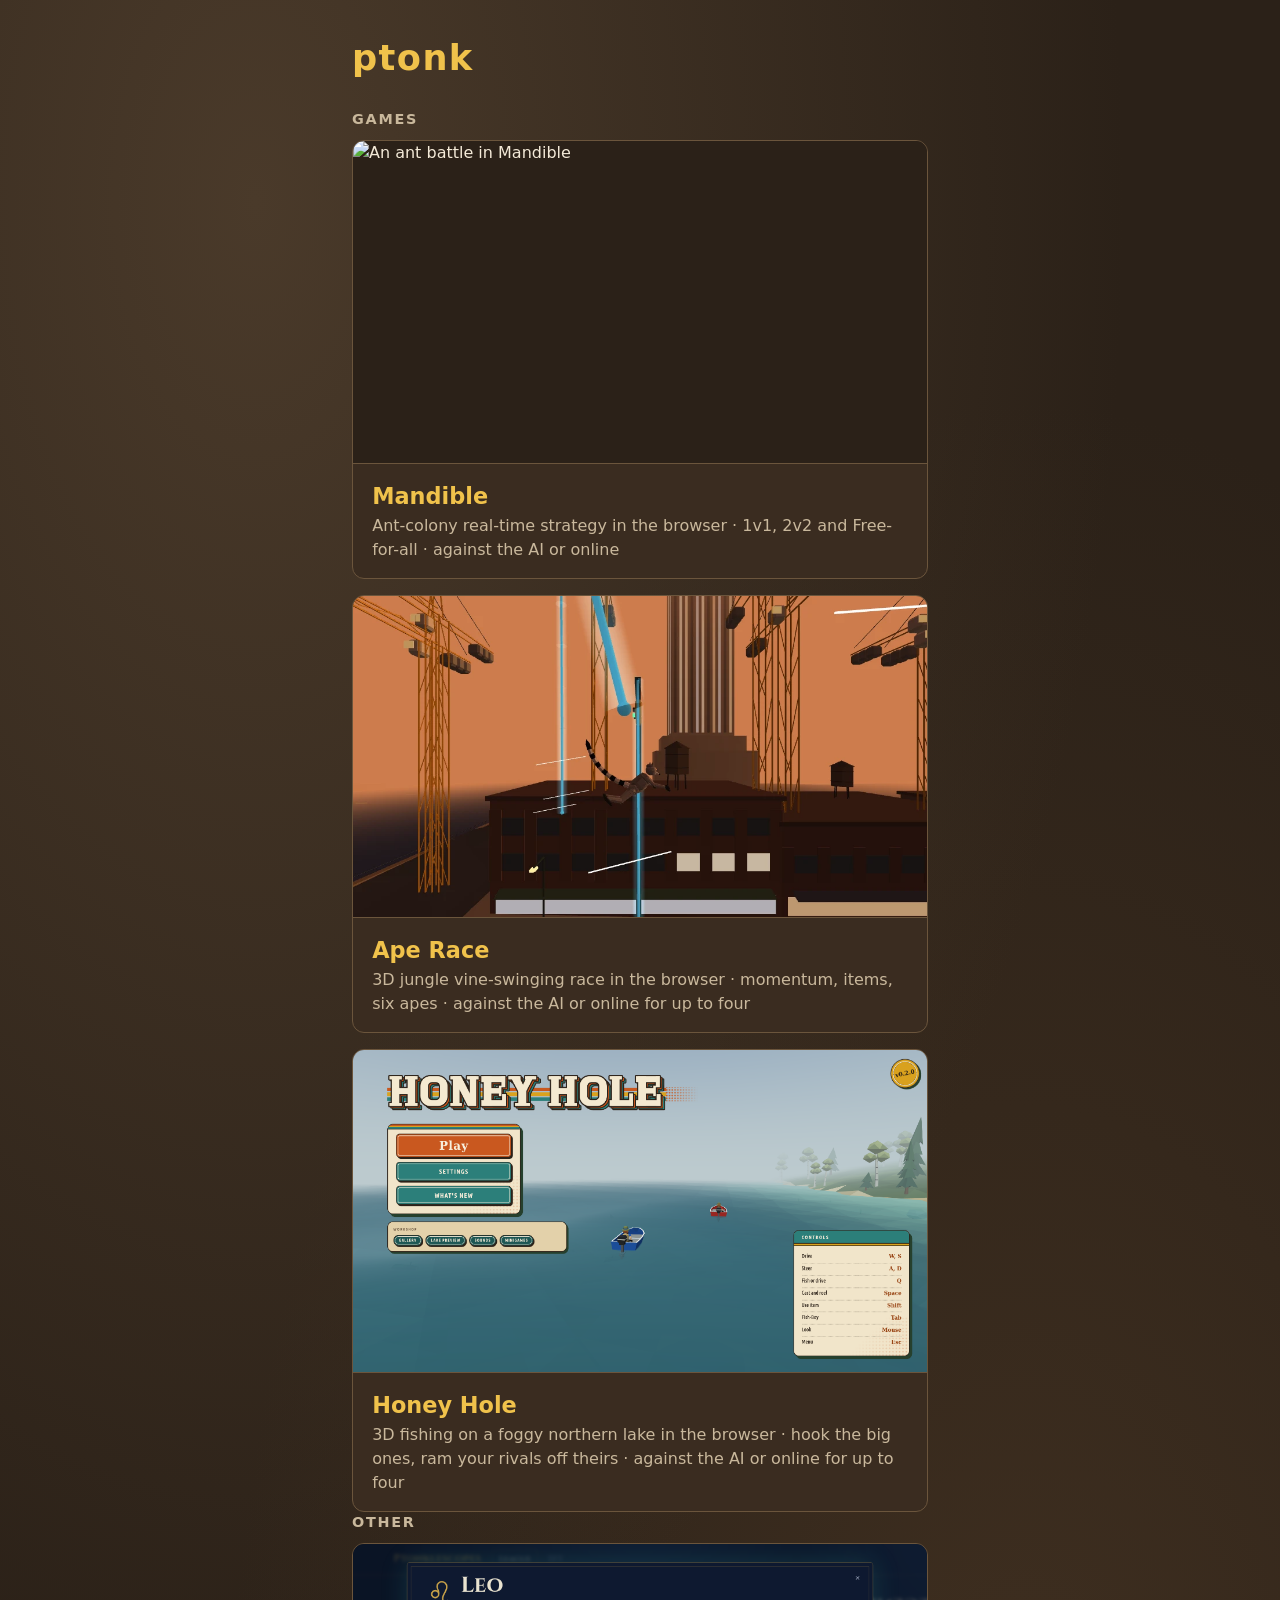
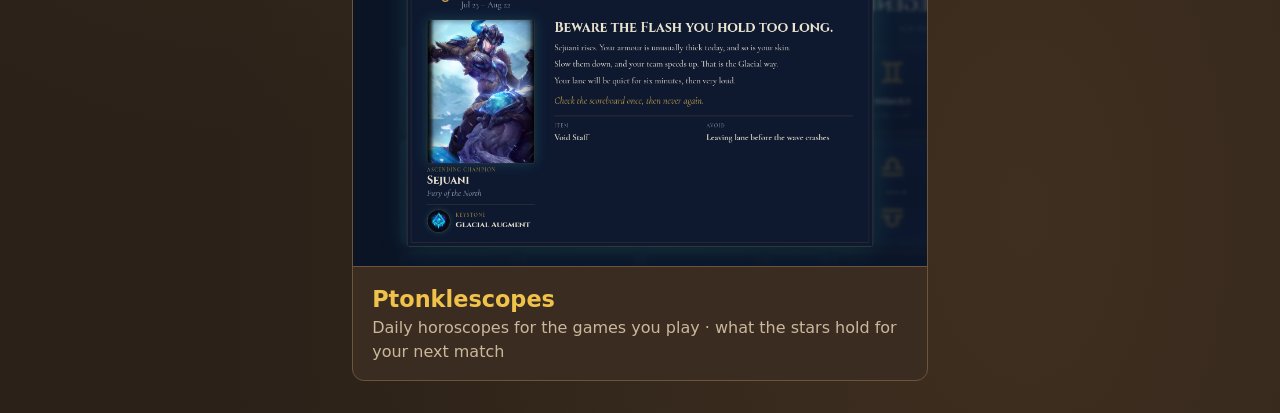
==== index.html @ 4e0da7b7 "Ptonklescopes card: general description Co-Authored-By: Claude Opus 5.5 <noreply@anthropic.com>" ====
<!doctype html>
<html lang="en">
<head>
  <meta charset="utf-8">
  <meta name="viewport" content="width=device-width, initial-scale=1">
  <title>ptonk</title>
  <style>
    :root {
      --soil: #2b2118;
      --panel: #3a2c20;
      --line: #6b553c;
      --ink: #f4ead8;
      --muted: #c9b89c;
      --accent: #f0c24b;
      --leaf: #4f8a3a;
    }
    * { box-sizing: border-box; }
    body {
      margin: 0;
      min-height: 100vh;
      background:
        radial-gradient(ellipse at 20% 10%, #4a3a2a 0, transparent 60%),
        radial-gradient(ellipse at 80% 90%, #3f2f20 0, transparent 55%),
        var(--soil);
      color: var(--ink);
      font: 16px/1.5 system-ui, sans-serif;
      display: grid;
      place-items: center;
      padding: 2rem 1rem;
    }
    main { width: 100%; max-width: 36rem; }
    h1 { margin: 0 0 1.5rem; font-size: 2.2rem; color: var(--accent); letter-spacing: 0.04em; }
    h2 { margin: 0 0 0.6rem; font-size: 0.9rem; color: var(--muted); text-transform: uppercase; letter-spacing: 0.12em; }
    a.game + a.game { margin-top: 1rem; }
    a.game {
      display: block;
      background: var(--panel);
      border: 1px solid var(--line);
      border-radius: 12px;
      color: var(--ink);
      text-decoration: none;
      overflow: hidden;
      padding: 0;
      transition: border-color 0.15s, transform 0.15s;
    }
    a.game img {
      display: block;
      width: 100%;
      height: auto;
      aspect-ratio: 990 / 557;
      object-fit: cover;
      border-bottom: 1px solid var(--line);
      background: var(--soil);
    }
    a.game .text { display: block; padding: 1rem 1.2rem; }
    a.game:hover, a.game:focus-visible { border-color: var(--leaf); transform: translateY(-2px); }
    a.game strong { display: block; font-size: 1.4rem; color: var(--accent); }
    a.game span { color: var(--muted); }
  </style>
</head>
<body>
  <main>
    <h1>ptonk</h1>
    <h2>Games</h2>
    <a class="game" href="mandible/">
      <img id="mandible-shot" src="img/mandible/battle-01.webp" width="990" height="557" alt="An ant battle in Mandible">
      <span class="text">
        <strong>Mandible</strong>
        <span>Ant-colony real-time strategy in the browser · 1v1, 2v2 and Free-for-all · against the AI or online</span>
      </span>
    </a>
    <a class="game" href="ape-race/">
      <img id="ape-race-shot" src="img/ape-race/lineup.png" width="990" height="557" alt="Apes racing on vines and wires in Ape Race">
      <span class="text">
        <strong>Ape Race</strong>
        <span>3D jungle vine-swinging race in the browser · momentum, items, six apes · against the AI or online for up to four</span>
      </span>
    </a>
    <a class="game" href="honey-hole/">
      <img src="img/honey-hole/title.png" width="990" height="557" alt="Boats on a foggy northern lake in Honey Hole">
      <span class="text">
        <strong>Honey Hole</strong>
        <span>3D fishing on a foggy northern lake in the browser · hook the big ones, ram your rivals off theirs · against the AI or online for up to four</span>
      </span>
    </a>
    <h2>Other</h2>
    <a class="game" href="ptonklescopes/">
      <img src="img/ptonklescopes/reading.png" width="990" height="557" alt="A daily Leo horoscope in Ptonklescopes">
      <span class="text">
        <strong>Ptonklescopes</strong>
        <span>Daily horoscopes for the games you play · what the stars hold for your next match</span>
      </span>
    </a>
  </main>
  <script>
    // A different battle on each visit.
    const n = Math.floor(Math.random() * 12) + 1;
    document.getElementById("mandible-shot").src = "img/mandible/battle-" + String(n).padStart(2, "0") + ".webp";
    // And a different moment of an Ape Race (made by scripts/tiles.py).
    const a = Math.floor(Math.random() * 21) + 1;
    document.getElementById("ape-race-shot").src = "img/ape-race/race-" + String(a).padStart(2, "0") + ".webp";
  </script>
</body>
</html>
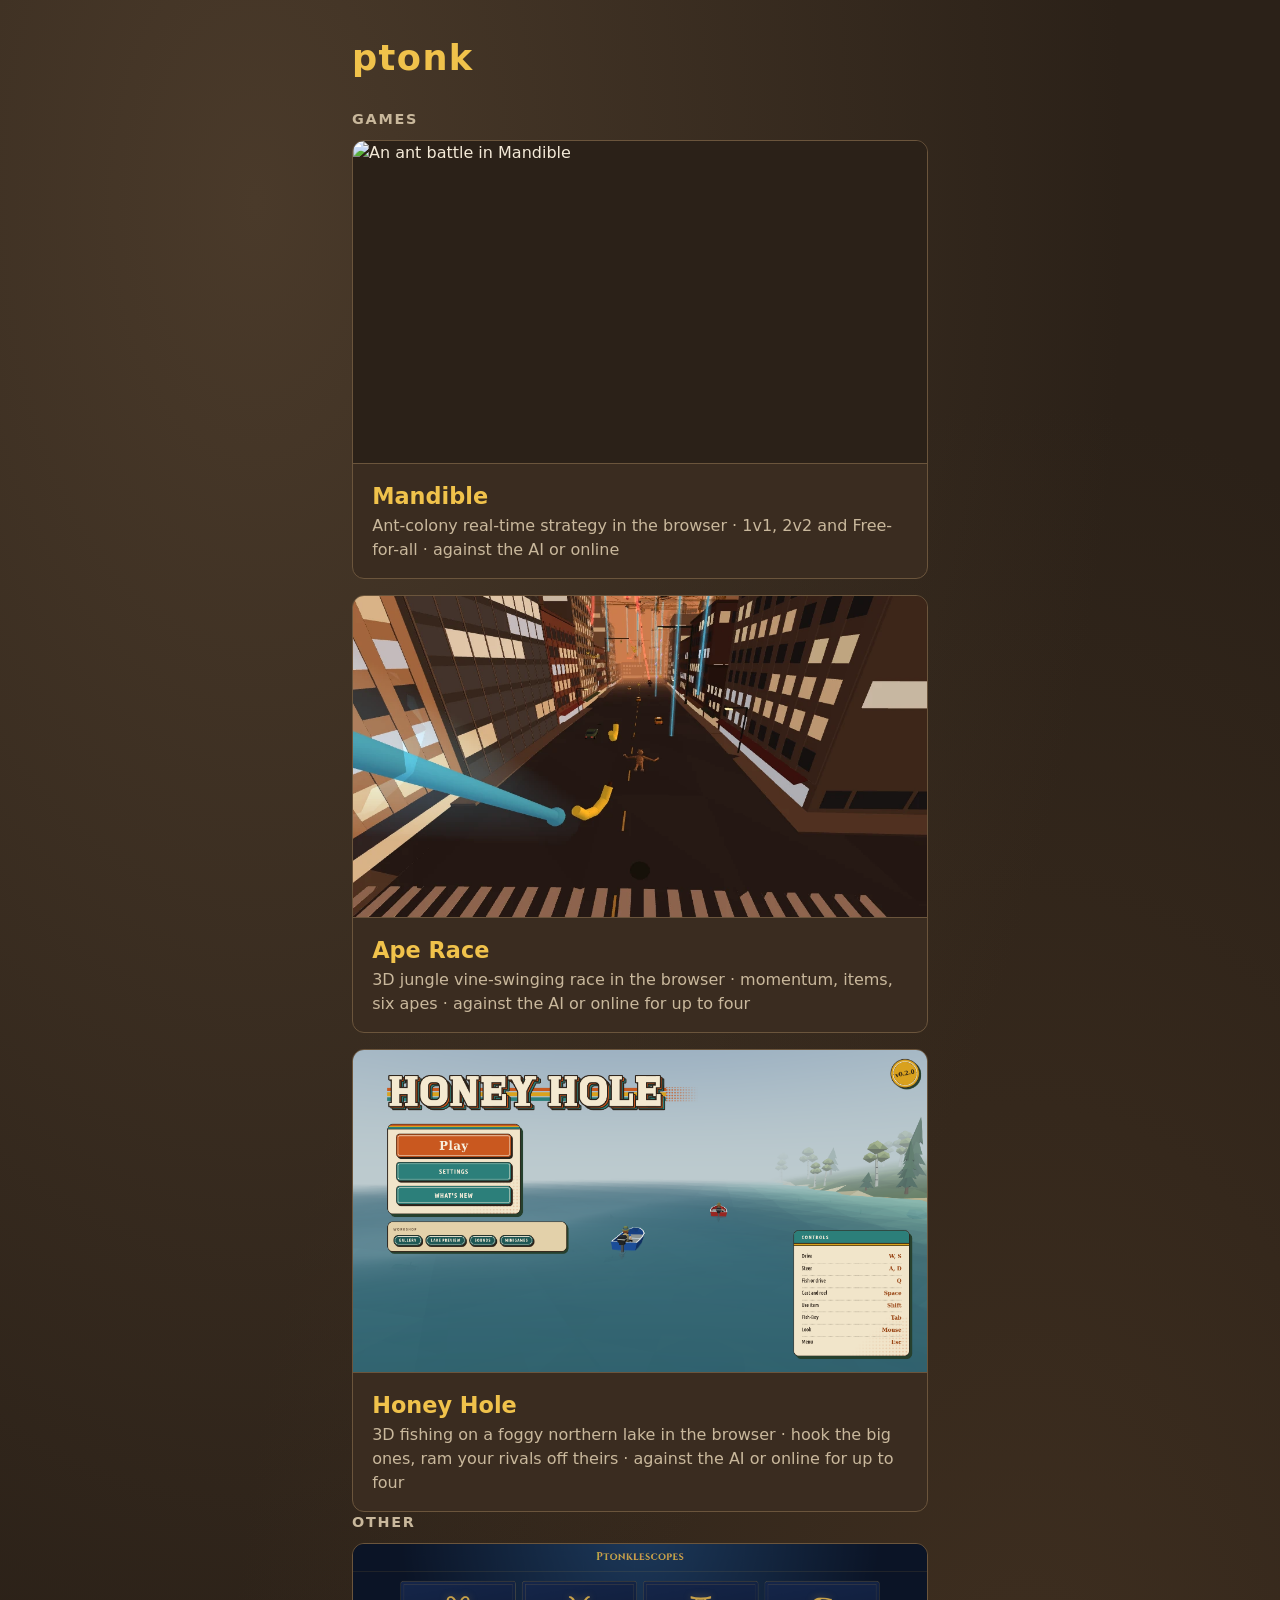
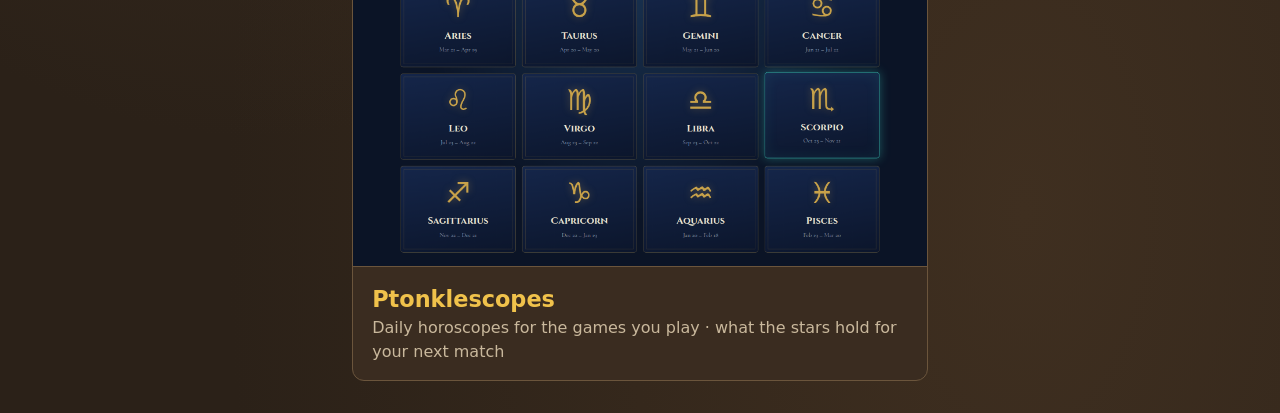
==== commit ae8a1048: "Ptonklescopes card: general screenshot of the signs Co-Authored-By: Claude Opus 5.5 <noreply@anthrop" ====
--- a/index.html
+++ b/index.html
@@ -85,7 +85,7 @@
     </a>
     <h2>Other</h2>
     <a class="game" href="ptonklescopes/">
-      <img src="img/ptonklescopes/reading.png" width="990" height="557" alt="A daily Leo horoscope in Ptonklescopes">
+      <img src="img/ptonklescopes/signs.png" width="990" height="557" alt="The twelve star signs in Ptonklescopes">
       <span class="text">
         <strong>Ptonklescopes</strong>
         <span>Daily horoscopes for the games you play · what the stars hold for your next match</span>
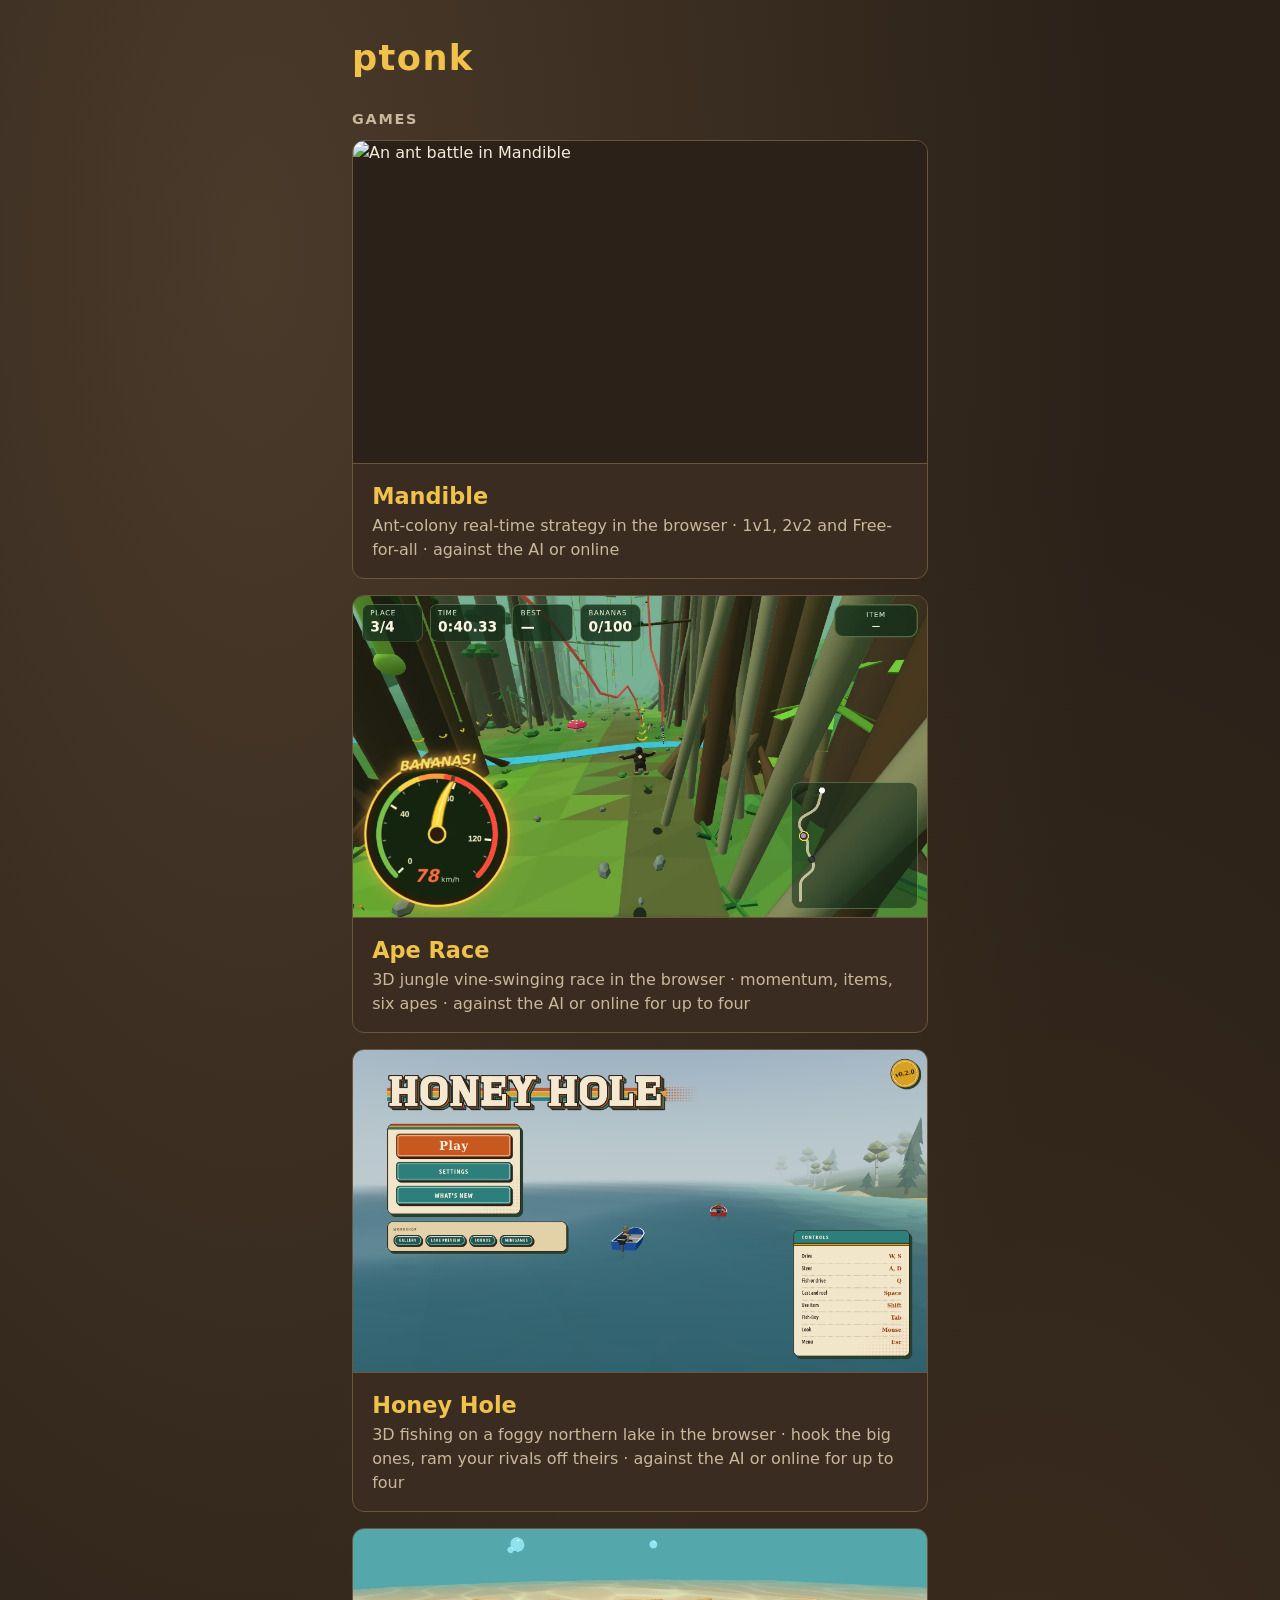
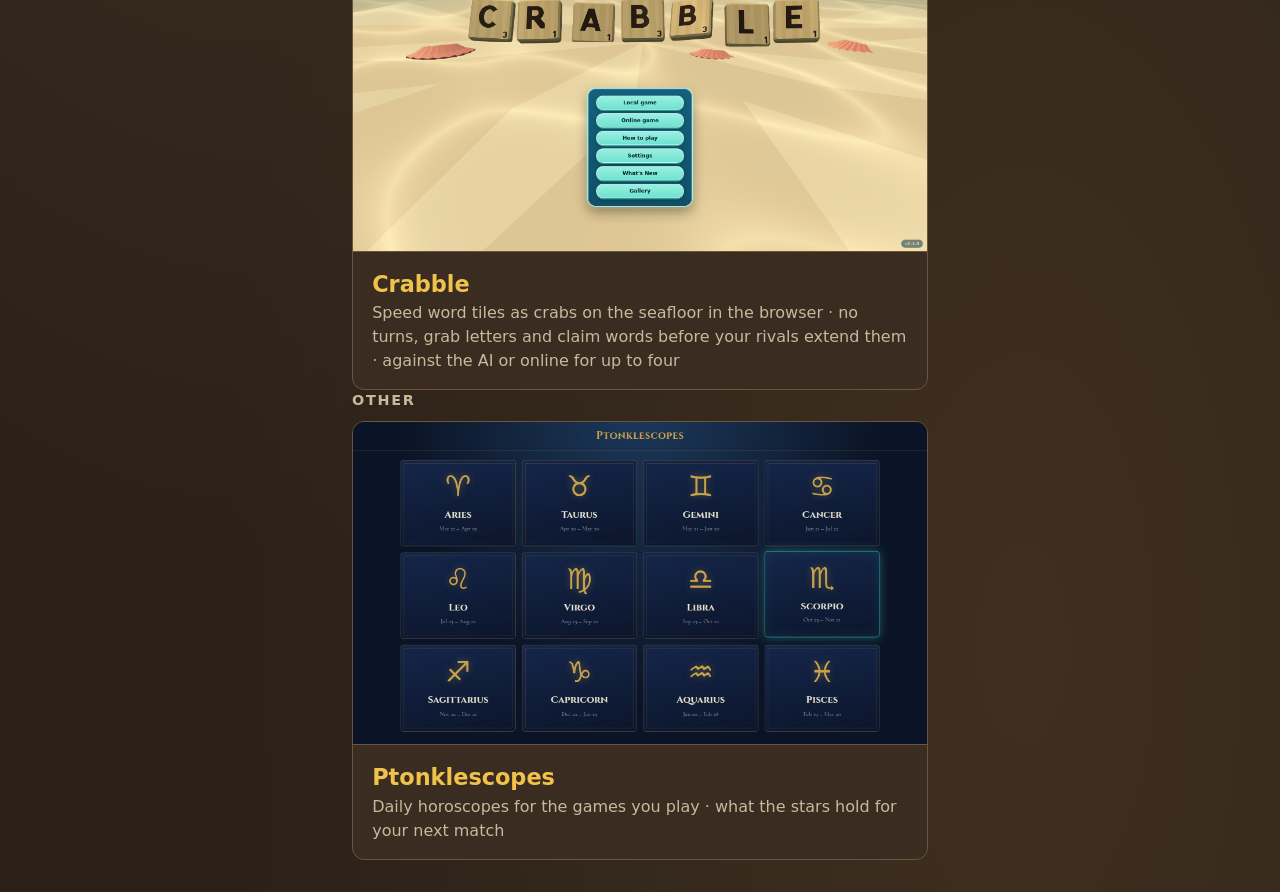
==== commit 0a88b55b: "Crabble on the home page Co-Authored-By: Claude Opus 5.5 <noreply@anthropic.com>" ====
--- a/index.html
+++ b/index.html
@@ -83,6 +83,13 @@
         <span>3D fishing on a foggy northern lake in the browser · hook the big ones, ram your rivals off theirs · against the AI or online for up to four</span>
       </span>
     </a>
+    <a class="game" href="crabble/">
+      <img src="img/crabble/title.png" width="990" height="557" alt="CRABBLE spelled in word tiles on a sandy seafloor">
+      <span class="text">
+        <strong>Crabble</strong>
+        <span>Speed word tiles as crabs on the seafloor in the browser · no turns, grab letters and claim words before your rivals extend them · against the AI or online for up to four</span>
+      </span>
+    </a>
     <h2>Other</h2>
     <a class="game" href="ptonklescopes/">
       <img src="img/ptonklescopes/signs.png" width="990" height="557" alt="The twelve star signs in Ptonklescopes">
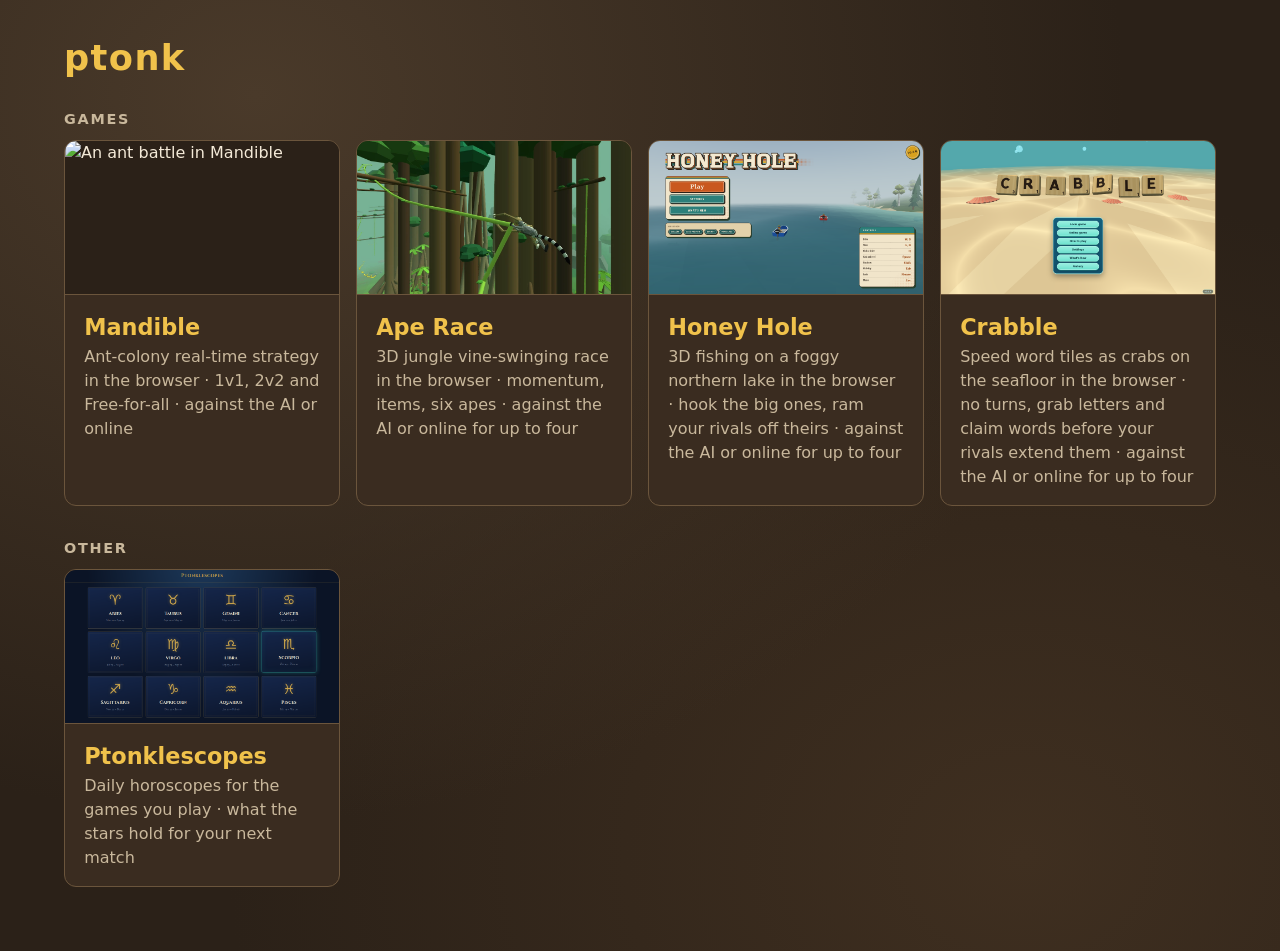
==== commit 9620d358: "Home page: cards in a grid Co-Authored-By: Claude Opus 5.5 <noreply@anthropic.com>" ====
--- a/index.html
+++ b/index.html
@@ -28,12 +28,13 @@
       place-items: center;
       padding: 2rem 1rem;
     }
-    main { width: 100%; max-width: 36rem; }
+    main { width: 100%; max-width: 72rem; }
+    .grid { display: grid; grid-template-columns: repeat(auto-fill, minmax(17rem, 1fr)); gap: 1rem; margin-bottom: 2rem; }
     h1 { margin: 0 0 1.5rem; font-size: 2.2rem; color: var(--accent); letter-spacing: 0.04em; }
     h2 { margin: 0 0 0.6rem; font-size: 0.9rem; color: var(--muted); text-transform: uppercase; letter-spacing: 0.12em; }
-    a.game + a.game { margin-top: 1rem; }
     a.game {
-      display: block;
+      display: flex;
+      flex-direction: column;
       background: var(--panel);
       border: 1px solid var(--line);
       border-radius: 12px;
@@ -62,6 +63,7 @@
   <main>
     <h1>ptonk</h1>
     <h2>Games</h2>
+    <div class="grid">
     <a class="game" href="mandible/">
       <img id="mandible-shot" src="img/mandible/battle-01.webp" width="990" height="557" alt="An ant battle in Mandible">
       <span class="text">
@@ -90,7 +92,9 @@
         <span>Speed word tiles as crabs on the seafloor in the browser · no turns, grab letters and claim words before your rivals extend them · against the AI or online for up to four</span>
       </span>
     </a>
+    </div>
     <h2>Other</h2>
+    <div class="grid">
     <a class="game" href="ptonklescopes/">
       <img src="img/ptonklescopes/signs.png" width="990" height="557" alt="The twelve star signs in Ptonklescopes">
       <span class="text">
@@ -98,6 +102,7 @@
         <span>Daily horoscopes for the games you play · what the stars hold for your next match</span>
       </span>
     </a>
+    </div>
   </main>
   <script>
     // A different battle on each visit.
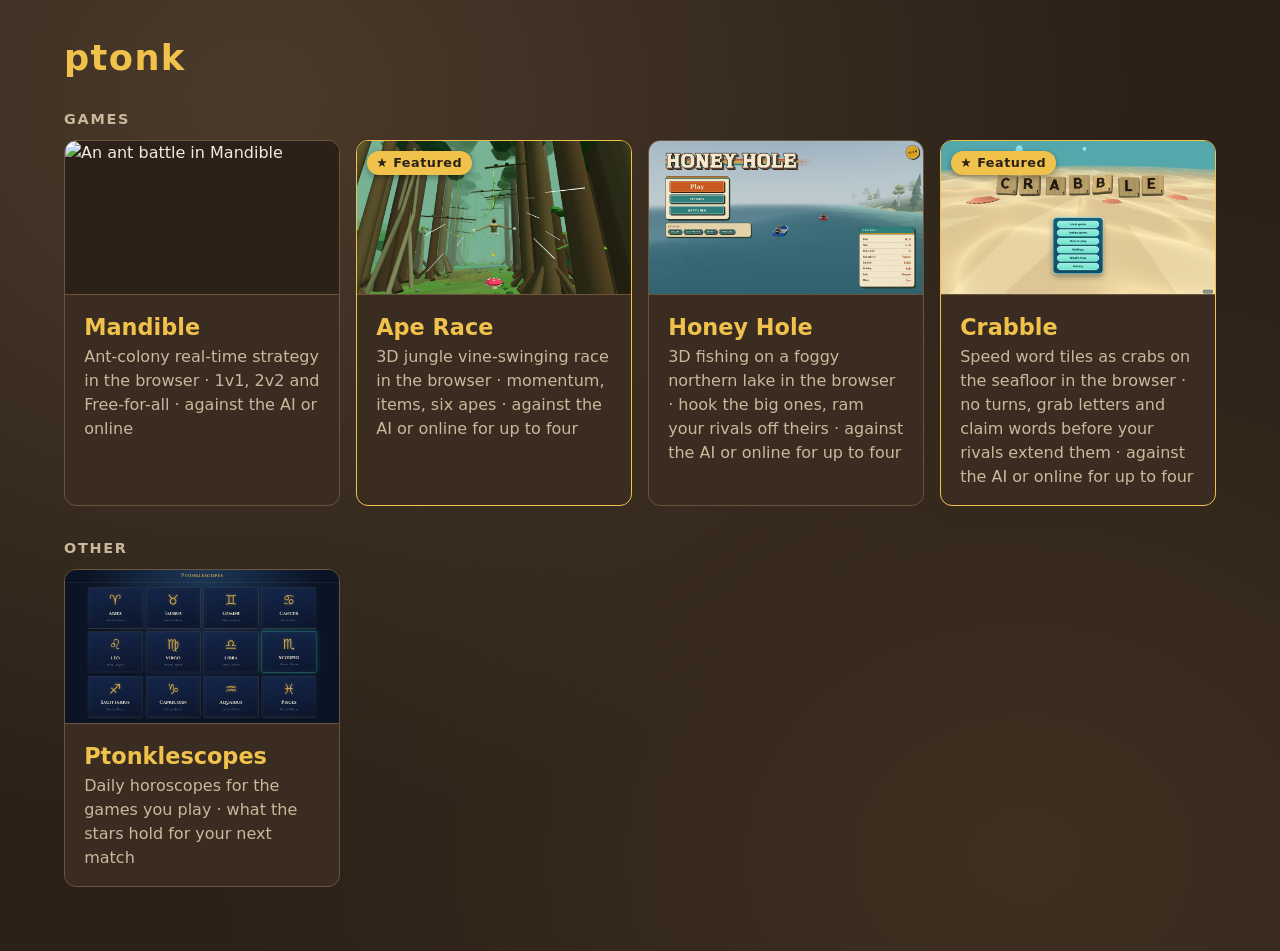
==== commit 2295ca42: "Home page: Ape Race and Crabble marked Featured Co-Authored-By: Claude Opus 5.5 <noreply@anthropic.c" ====
--- a/index.html
+++ b/index.html
@@ -57,6 +57,9 @@
     a.game:hover, a.game:focus-visible { border-color: var(--leaf); transform: translateY(-2px); }
     a.game strong { display: block; font-size: 1.4rem; color: var(--accent); }
     a.game span { color: var(--muted); }
+    a.game { position: relative; }
+    a.game .featured { position: absolute; top: 0.6rem; left: 0.6rem; padding: 0.15rem 0.6rem; border-radius: 999px; background: var(--accent); color: var(--soil); font-size: 0.8rem; font-weight: 700; letter-spacing: 0.04em; box-shadow: 0 2px 6px rgb(0 0 0 / 0.35); }
+    a.game.is-featured { border-color: var(--accent); }
   </style>
 </head>
 <body>
@@ -71,7 +74,8 @@
         <span>Ant-colony real-time strategy in the browser · 1v1, 2v2 and Free-for-all · against the AI or online</span>
       </span>
     </a>
-    <a class="game" href="ape-race/">
+    <a class="game is-featured" href="ape-race/">
+      <span class="featured">★ Featured</span>
       <img id="ape-race-shot" src="img/ape-race/lineup.png" width="990" height="557" alt="Apes racing on vines and wires in Ape Race">
       <span class="text">
         <strong>Ape Race</strong>
@@ -85,7 +89,8 @@
         <span>3D fishing on a foggy northern lake in the browser · hook the big ones, ram your rivals off theirs · against the AI or online for up to four</span>
       </span>
     </a>
-    <a class="game" href="crabble/">
+    <a class="game is-featured" href="crabble/">
+      <span class="featured">★ Featured</span>
       <img src="img/crabble/title.png" width="990" height="557" alt="CRABBLE spelled in word tiles on a sandy seafloor">
       <span class="text">
         <strong>Crabble</strong>
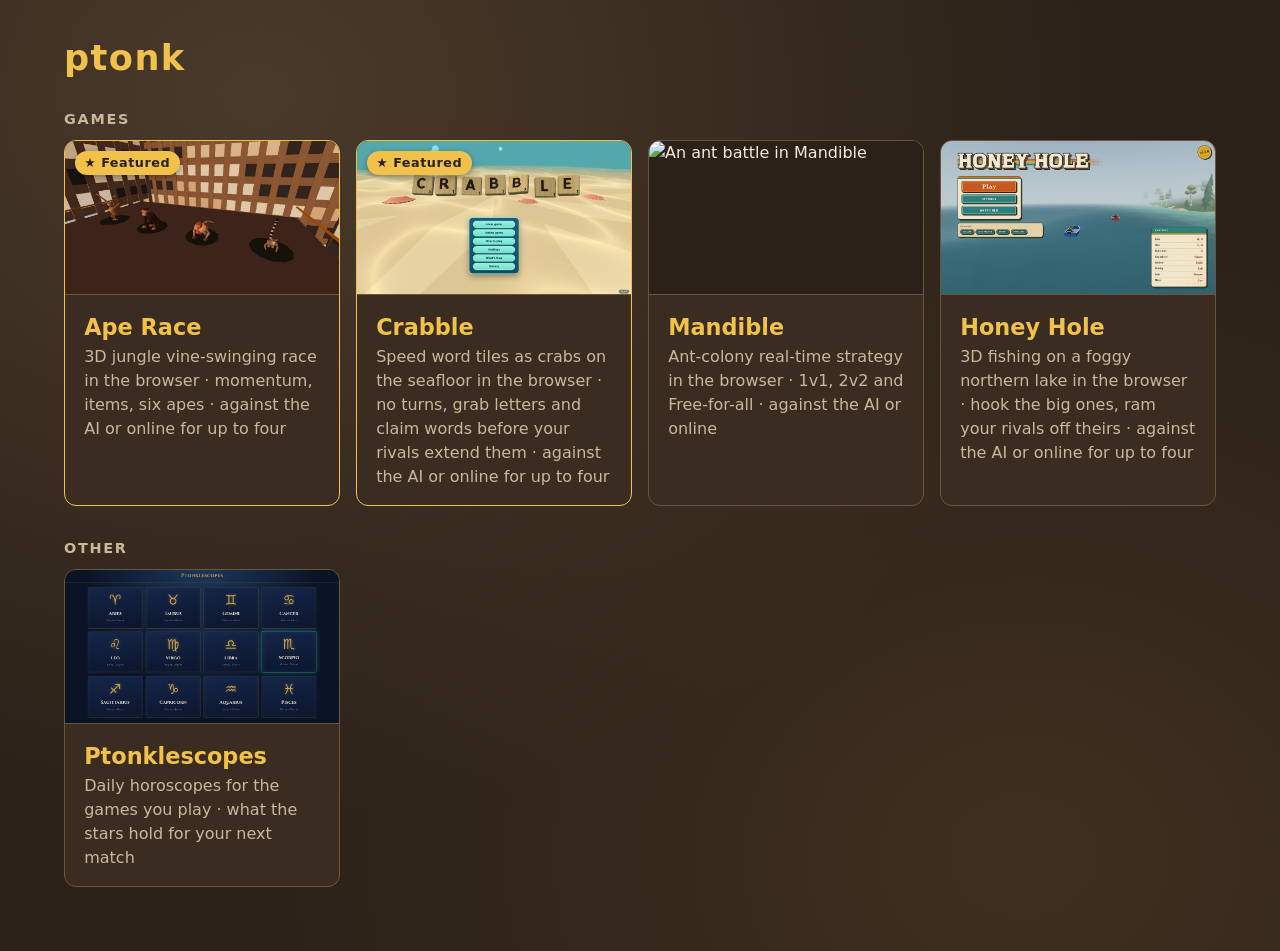
==== commit 34be7d7f: "Home page: featured games always first Co-Authored-By: Claude Opus 5.5 <noreply@anthropic.com>" ====
--- a/index.html
+++ b/index.html
@@ -60,6 +60,8 @@
     a.game { position: relative; }
     a.game .featured { position: absolute; top: 0.6rem; left: 0.6rem; padding: 0.15rem 0.6rem; border-radius: 999px; background: var(--accent); color: var(--soil); font-size: 0.8rem; font-weight: 700; letter-spacing: 0.04em; box-shadow: 0 2px 6px rgb(0 0 0 / 0.35); }
     a.game.is-featured { border-color: var(--accent); }
+    /* featured cards always come first in their grid */
+    a.game.is-featured { order: -1; }
   </style>
 </head>
 <body>
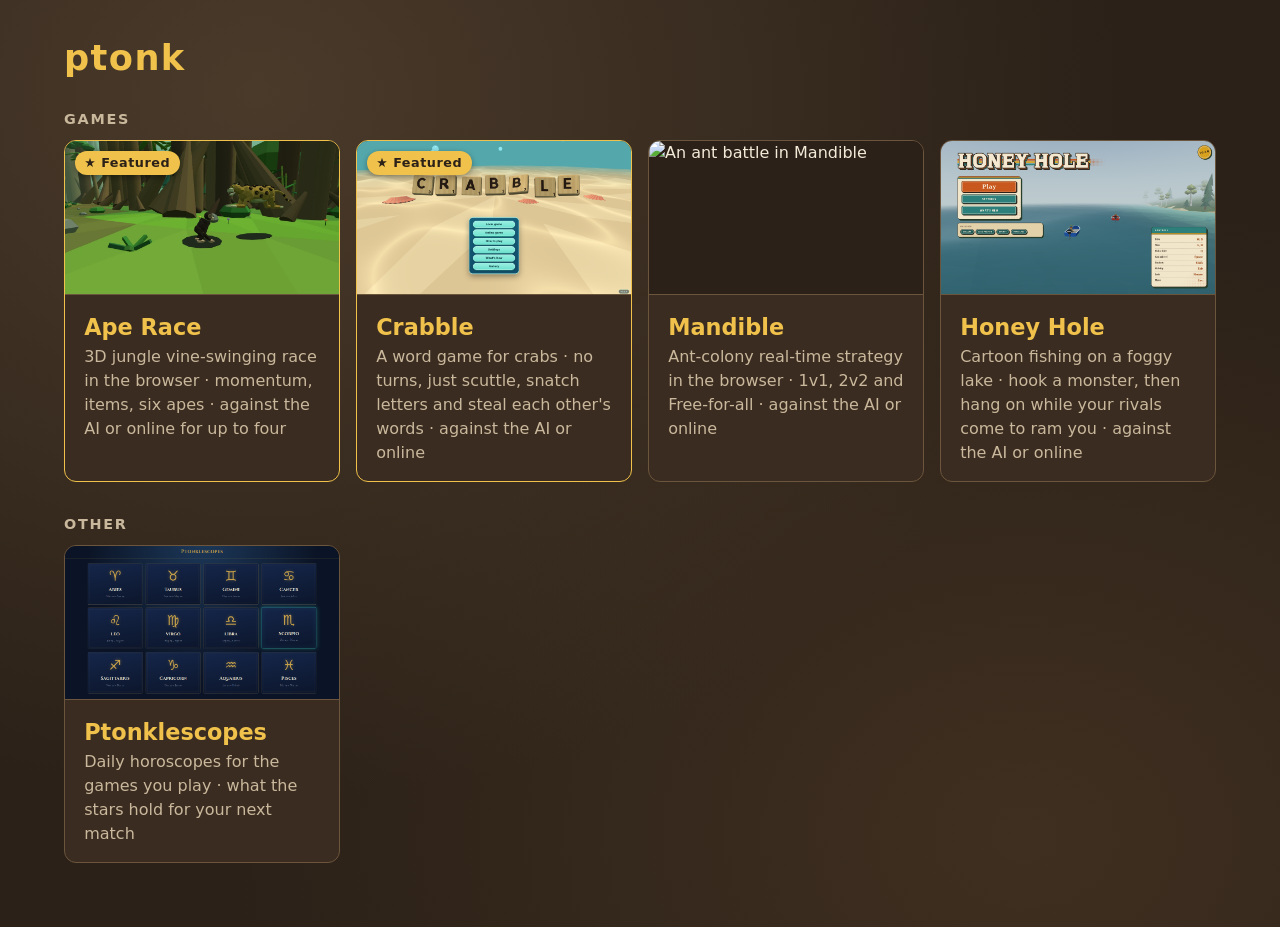
==== commit 2d54e05d: "Home page: friendlier Honey Hole and Crabble descriptions Co-Authored-By: Claude Opus 5.5 <noreply@a" ====
--- a/index.html
+++ b/index.html
@@ -88,7 +88,7 @@
       <img src="img/honey-hole/title.png" width="990" height="557" alt="Boats on a foggy northern lake in Honey Hole">
       <span class="text">
         <strong>Honey Hole</strong>
-        <span>3D fishing on a foggy northern lake in the browser · hook the big ones, ram your rivals off theirs · against the AI or online for up to four</span>
+        <span>Cartoon fishing on a foggy lake · hook a monster, then hang on while your rivals come to ram you · against the AI or online</span>
       </span>
     </a>
     <a class="game is-featured" href="crabble/">
@@ -96,7 +96,7 @@
       <img src="img/crabble/title.png" width="990" height="557" alt="CRABBLE spelled in word tiles on a sandy seafloor">
       <span class="text">
         <strong>Crabble</strong>
-        <span>Speed word tiles as crabs on the seafloor in the browser · no turns, grab letters and claim words before your rivals extend them · against the AI or online for up to four</span>
+        <span>A word game for crabs · no turns, just scuttle, snatch letters and steal each other's words · against the AI or online</span>
       </span>
     </a>
     </div>
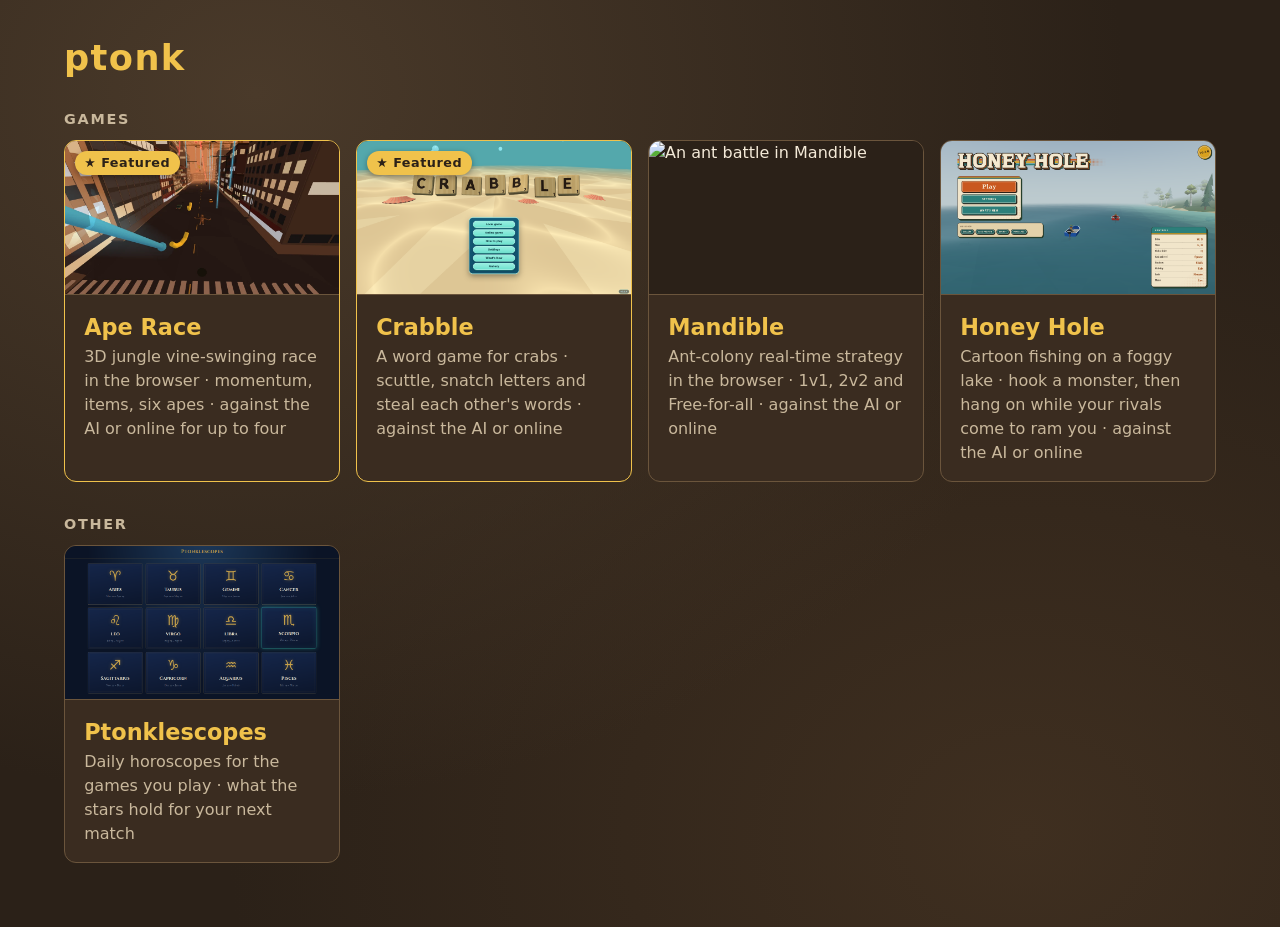
==== commit f6f666e6: "Home page: Crabble description without 'no turns' Co-Authored-By: Claude Opus 5.5 <noreply@anthropic" ====
--- a/index.html
+++ b/index.html
@@ -96,7 +96,7 @@
       <img src="img/crabble/title.png" width="990" height="557" alt="CRABBLE spelled in word tiles on a sandy seafloor">
       <span class="text">
         <strong>Crabble</strong>
-        <span>A word game for crabs · no turns, just scuttle, snatch letters and steal each other's words · against the AI or online</span>
+        <span>A word game for crabs · scuttle, snatch letters and steal each other's words · against the AI or online</span>
       </span>
     </a>
     </div>
